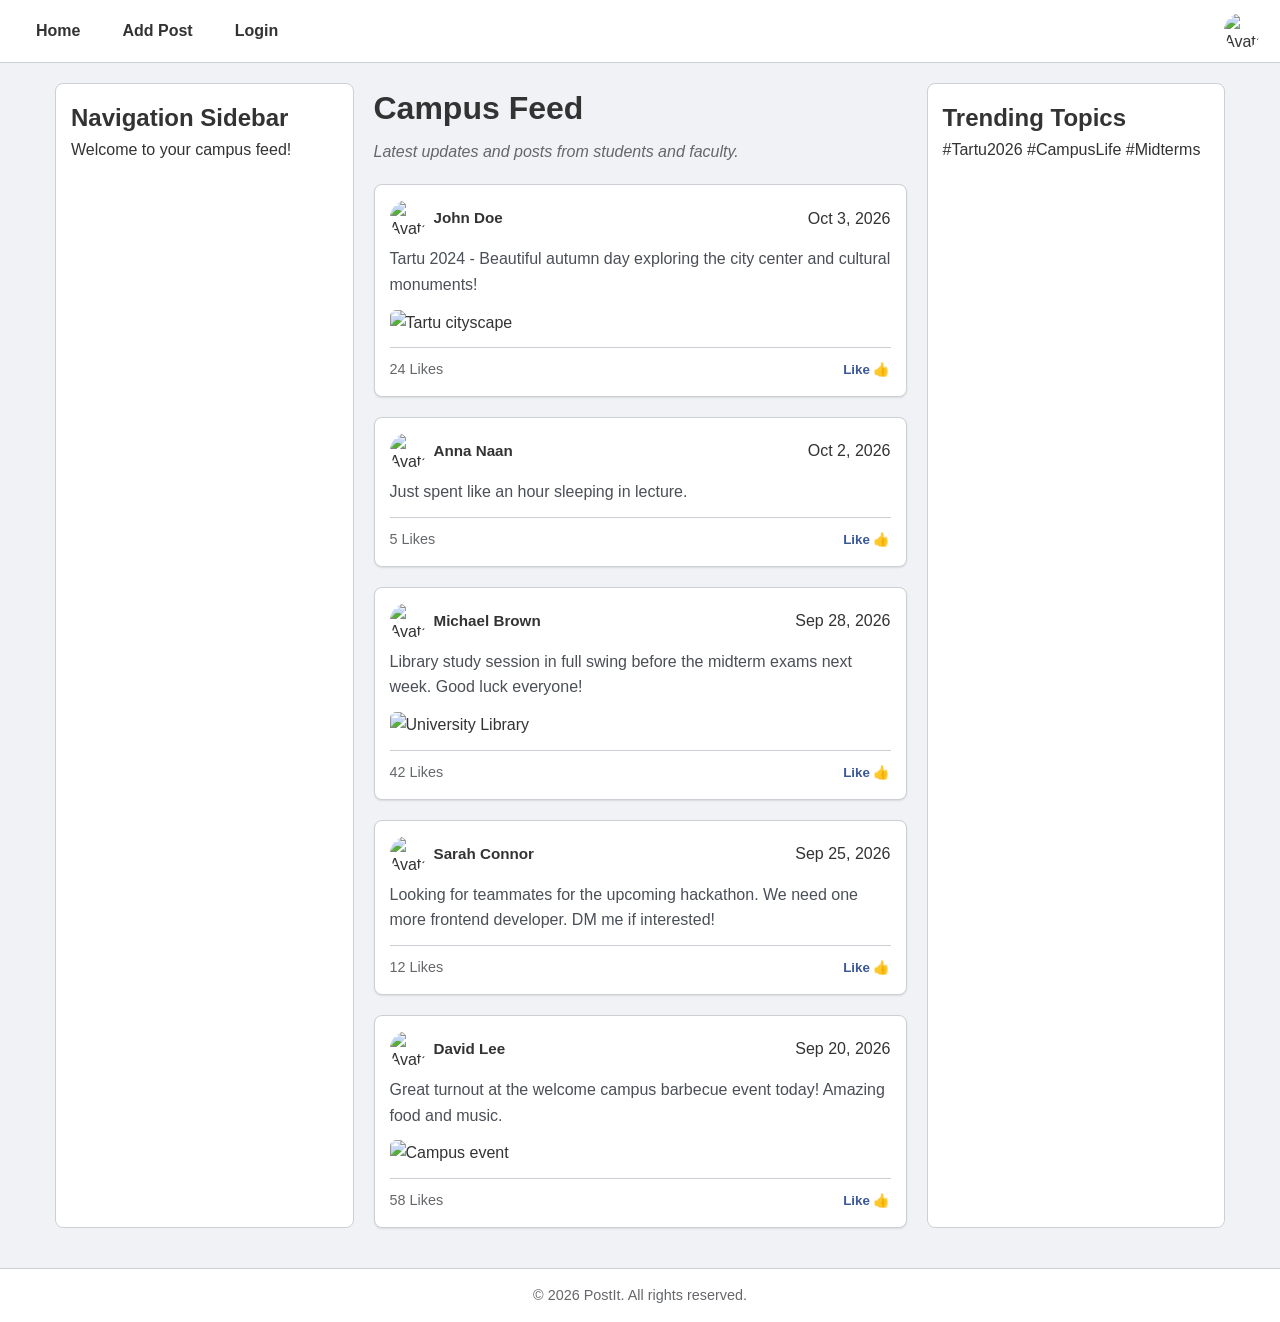
==== index.html @ 5b90636d "homepage of PostIt" ====
<!DOCTYPE html>
<html lang="en">
<head>
    <meta charset="UTF-8">
    <meta name="viewport" content="width=device-width, initial-scale=1.0">
    <title>PostIt - Home</title>
    <style>
        /*global theme colors and styles*/
        :root {
            --primary-color: #3b5998;
            --hover-color: #2d4373;
            --bg-color: #f0f2f5;
            --card-bg: #ffffff;
            --text-color: #333333;
            --border-color: #ccd0d5;
        }
        /* Global CSS Reset for margins, paddings, and box-sizing */
        * {
            box-sizing: border-box;
            margin: 0;
            padding: 0;
        }
        /* Base body styles */
        body {
            font-family: Arial, sans-serif;
            background-color: var(--bg-color);
            color: var(--text-color);
            line-height: 1.6;
        }
        /* Sticky header navigation bar */
        header {
            background-color: var(--card-bg);
            border-bottom: 1px solid var(--border-color);
            display: flex;
            justify-content: space-between;
            align-items: center;
            padding: 10px 20px;
            position: sticky;
            top: 0;
            z-index: 100;
        }
        /* Navigation link styles */
        nav a {
            text-decoration: none;
            color: var(--text-color);
            padding: 8px 16px;
            border-radius: 4px;
            font-weight: bold;
            transition: background-color 0.2s ease;
        }
        /* Hover effect for navigation links */
        nav a:hover {
            background-color: #e4e6eb;
            color: var(--primary-color);
        }
        /* Container for navigation items */
        .nav-links {
            display: flex;
            gap: 10px;
            align-items: center;
        }
        /* Profile icon placeholder styling */
        .profile-icon {
            font-size: 1.5rem;
            color: var(--primary-color);
        }
        /* Main layout container using Flexbox */
        .container {
            display: flex;
            max-width: 1200px;
            margin: 20px auto;
            gap: 20px;
            padding: 0 15px;
        }
        /* Sidebar styling (hidden on small screens) */
        .container > aside {
            flex: 1;
            background-color: var(--card-bg);
            border: 1px solid var(--border-color);
            border-radius: 8px;
            padding: 15px;
            min-height: 400px;
            display: none;
        }
        /* Media query to display sidebars on medium/large screens (786px and up) */
        @media (min-width: 768px) {
            .container > aside {
                display: block;
            }
        }
        /* Main content area container */
        .container > main {
            flex: 2;
            display: flex;
            flex-direction: column;
            gap: 20px;
        }
        /* Individual post card styling */
        article.post {
            background-color: var(--card-bg);
            border: 1px solid var(--border-color);
            border-radius: 8px;
            padding: 15px;
            box-shadow: 0 1px 2px rgba(0,0,0,0.1);
        }
        /* Post header layout */
        .post-header {
            display: flex;
            justify-content: space-between;
            align-items: center;
            margin-bottom: 10px;
        }
        /* User info layout (avatar + author name) */
        .post-user {
            display: flex;
            align-items: center;
            gap: 8px;
        }
        /* Avatar image styling */
        .avatar-img {
            width: 36px;
            height: 36px;
            border-radius: 50%;
            object-fit: cover;
        }
        /* Post author heading text styling */
        .post-author {
            font-weight: bold;
            font-size: 0.95rem;
        }
        /* Paragraph text directly following post headers */
        .post-header + p {
            font-size: 1rem;
            color: #4b4f56;
            margin-bottom: 12px;
        }
        /* Subtitle style inside the welcome banner */
        .welcome-banner h1 ~ p {
            font-style: italic;
            color: #65676b;
            margin-top: 5px;
        }
        /* Post image styling */
        .post-image {
            width: 100%;
            max-height: 400px;
            object-fit: cover;
            border-radius: 6px;
            margin-bottom: 12px;
        }
        /* Post footer containing like counts and buttons */
        .post-footer {
            display: flex;
            justify-content: space-between;
            align-items: center;
            border-top: 1px solid var(--border-color);
            padding-top: 10px;
            font-size: 0.9rem;
            color: #65676b;
        }

        .like-btn::after {
            content: " 👍";
        }
        /* Like button styling */
        .like-btn {
            background: none;
            border: none;
            cursor: pointer;
            font-weight: bold;
            color: var(--primary-color);
        }
        /* Hover effect for the like button */
        .like-btn:hover {
            text-decoration: underline;
        }
        /* Footer section at the bottom of the page */
        footer {
            background-color: var(--card-bg);
            border-top: 1px solid var(--border-color);
            text-align: center;
            padding: 15px;
            margin-top: 40px;
            font-size: 0.9rem;
            color: #65676b;
        }
        /* Mobile responsive adjustments for small screens (<768px) */
        @media (max-width: 767px) {
            header {
                flex-direction: column;
                gap: 10px;
            }
            .container {
                flex-direction: column;
                padding: 0 10px;
            }
        }
    </style>
</head>
<body>
    <header>
        <nav class="nav-links">
            <a href="index.html">Home</a>
            <a href="addPage.html">Add Post</a>
            <a href="login.html">Login</a>
        </nav>
        <img src="https://encrypted-tbn0.gstatic.com/images?q=tbn:ANd9GcRAogRM6svv39X8FhQdFDCHJYM_-gKU_Sb5B2fJiEApag&s=10" alt="Avatar" class="avatar-img">
    </header>

    <div class="container">
        <aside>
            <h2>Navigation Sidebar</h2>
            <p>Welcome to your campus feed!</p>
        </aside>

        <main>
            <div class="welcome-banner">
                <h1>Campus Feed</h1>
                <p>Latest updates and posts from students and faculty.</p>
            </div>

            <article class="post">
                <div class="post-header">
                    <div class="post-user">
                        <img src="https://encrypted-tbn0.gstatic.com/images?q=tbn:ANd9GcRAogRM6svv39X8FhQdFDCHJYM_-gKU_Sb5B2fJiEApag&s=10" alt="Avatar" class="avatar-img">
                        <h2 class="post-author">John Doe</h2>
                    </div>
                    <time datetime="2026-10-03">Oct 3, 2026</time>
                </div>
                <p>Tartu 2024 - Beautiful autumn day exploring the city center and cultural monuments!</p>
                <img src="https://encrypted-tbn0.gstatic.com/images?q=tbn:ANd9GcTX63naz52LHLcVyaYgZop-ExZRuWwlRUwRe38ha9CY8g&s=10" alt="Tartu cityscape" class="post-image">
                <div class="post-footer">
                    <span>24 Likes</span>
                    <button class="like-btn">Like</button>
                </div>
            </article>

            <article class="post">
                <div class="post-header">
                    <div class="post-user">
                        <img src="https://encrypted-tbn0.gstatic.com/images?q=tbn:ANd9GcRAogRM6svv39X8FhQdFDCHJYM_-gKU_Sb5B2fJiEApag&s=10" alt="Avatar" class="avatar-img">
                        <h2 class="post-author">Anna Naan</h2>
                    </div>
                    <time datetime="2026-10-02">Oct 2, 2026</time>
                </div>
                <p>Just spent like an hour sleeping in lecture.</p>
                <div class="post-footer">
                    <span>5 Likes</span>
                    <button class="like-btn">Like</button>
                </div>
            </article>

            <article class="post">
                <div class="post-header">
                    <div class="post-user">
                        <img src="https://encrypted-tbn0.gstatic.com/images?q=tbn:ANd9GcRAogRM6svv39X8FhQdFDCHJYM_-gKU_Sb5B2fJiEApag&s=10" alt="Avatar" class="avatar-img">
                        <h2 class="post-author">Michael Brown</h2>
                    </div>
                    <time datetime="2026-09-28">Sep 28, 2026</time>
                </div>
                <p>Library study session in full swing before the midterm exams next week. Good luck everyone!</p>
                <img src="https://encrypted-tbn0.gstatic.com/images?q=tbn:ANd9GcRoPAQkvJu2GfvRjXj6Il3q_ecyTgpstng9rkN1BiuKag&s=10" alt="University Library" class="post-image">
                <div class="post-footer">
                    <span>42 Likes</span>
                    <button class="like-btn">Like</button>
                </div>
            </article>

            <article class="post">
                <div class="post-header">
                    <div class="post-user">
                        <img src="https://encrypted-tbn0.gstatic.com/images?q=tbn:ANd9GcRAogRM6svv39X8FhQdFDCHJYM_-gKU_Sb5B2fJiEApag&s=10" alt="Avatar" class="avatar-img">
                        <h2 class="post-author">Sarah Connor</h2>
                    </div>
                    <time datetime="2026-09-25">Sep 25, 2026</time>
                </div>
                <p>Looking for teammates for the upcoming hackathon. We need one more frontend developer. DM me if interested!</p>
                <div class="post-footer">
                    <span>12 Likes</span>
                    <button class="like-btn">Like</button>
                </div>
            </article>

            <article class="post">
                <div class="post-header">
                    <div class="post-user">
                        <img src="https://encrypted-tbn0.gstatic.com/images?q=tbn:ANd9GcRAogRM6svv39X8FhQdFDCHJYM_-gKU_Sb5B2fJiEApag&s=10" alt="Avatar" class="avatar-img">
                        <h2 class="post-author">David Lee</h2>
                    </div>
                    <time datetime="2026-09-20">Sep 20, 2026</time>
                </div>
                <p>Great turnout at the welcome campus barbecue event today! Amazing food and music.</p>
                <img src="https://encrypted-tbn0.gstatic.com/images?q=tbn:ANd9GcQaOoxP2HIgG5i62Ms6ggoACeFXsvr-L1rnOrWT2zJQQg&s=10" alt="Campus event" class="post-image">
                <div class="post-footer">
                    <span>58 Likes</span>
                    <button class="like-btn">Like</button>
                </div>
            </article>
        </main>

        <aside>
            <h2>Trending Topics</h2>
            <p>#Tartu2026 #CampusLife #Midterms</p>
        </aside>
    </div>

    <footer>
        <p>&copy; 2026 PostIt. All rights reserved.</p>
    </footer>
</body>
</html>
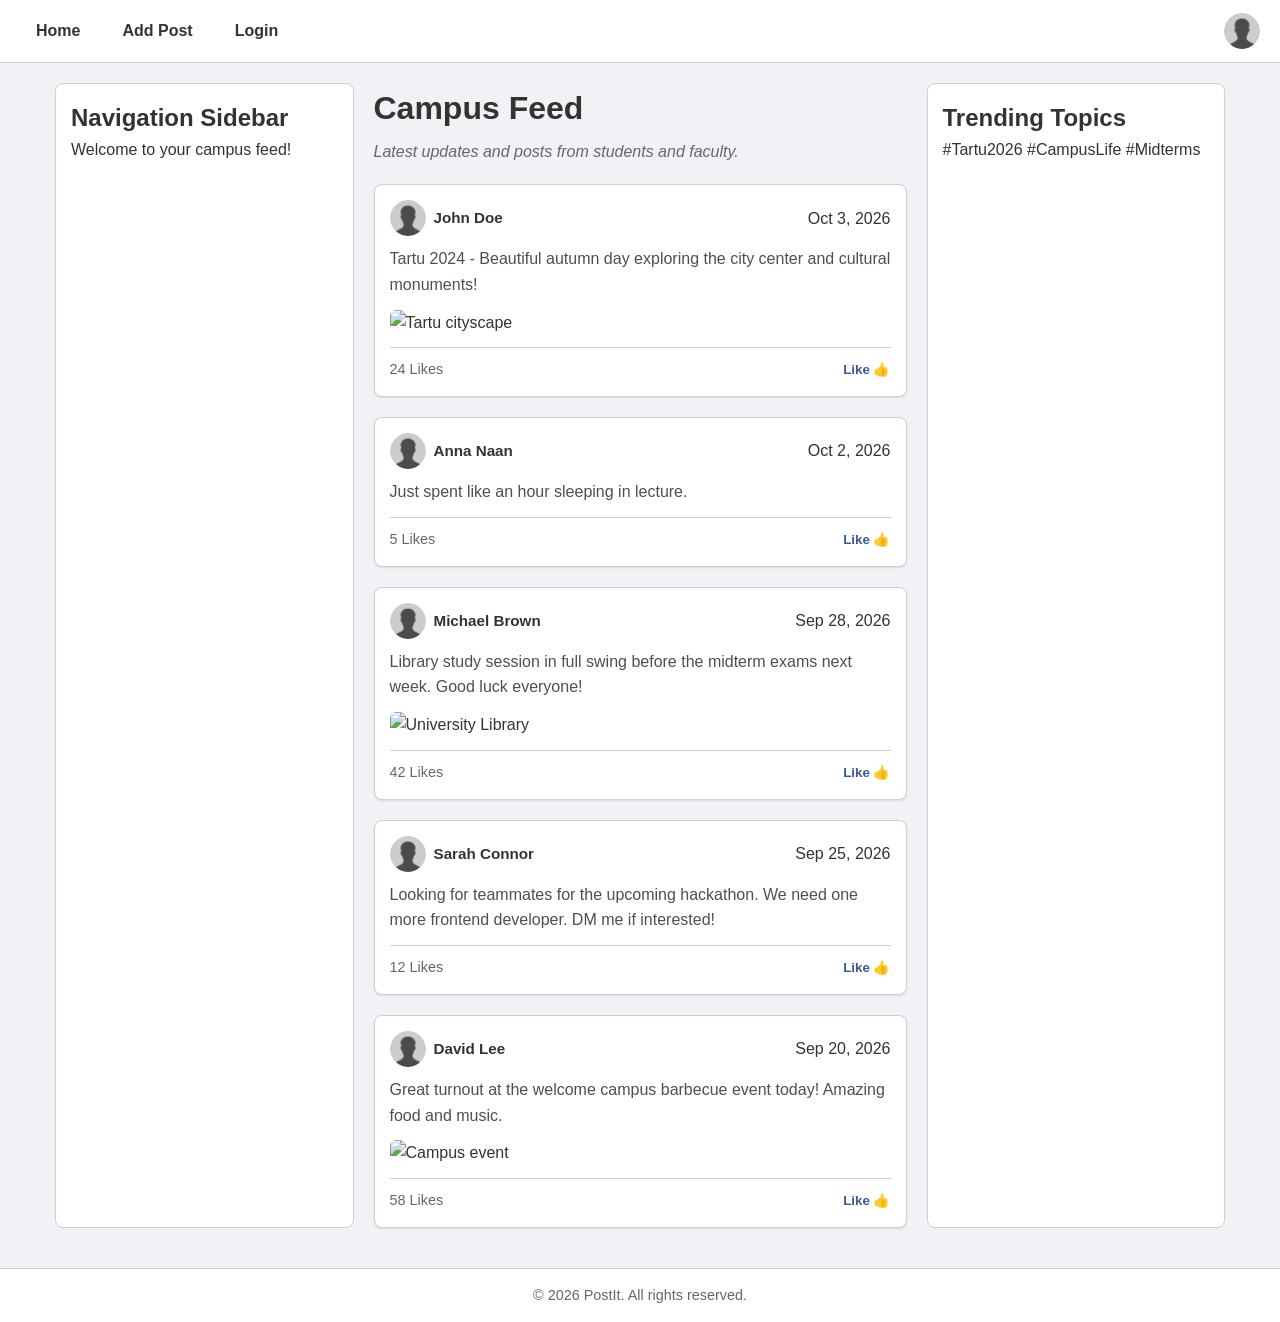
==== commit cbda864f: "avatars use local images now" ====
--- a/index.html
+++ b/index.html
@@ -204,7 +204,7 @@
             <a href="addPage.html">Add Post</a>
             <a href="login.html">Login</a>
         </nav>
-        <img src="https://encrypted-tbn0.gstatic.com/images?q=tbn:ANd9GcRAogRM6svv39X8FhQdFDCHJYM_-gKU_Sb5B2fJiEApag&s=10" alt="Avatar" class="avatar-img">
+        <img src="images/user_avatar.png" alt="Avatar" class="avatar-img">
     </header>
 
     <div class="container">
@@ -222,7 +222,7 @@
             <article class="post">
                 <div class="post-header">
                     <div class="post-user">
-                        <img src="https://encrypted-tbn0.gstatic.com/images?q=tbn:ANd9GcRAogRM6svv39X8FhQdFDCHJYM_-gKU_Sb5B2fJiEApag&s=10" alt="Avatar" class="avatar-img">
+                        <img src="images/user_avatar.png" alt="Avatar" class="avatar-img">
                         <h2 class="post-author">John Doe</h2>
                     </div>
                     <time datetime="2026-10-03">Oct 3, 2026</time>
@@ -238,7 +238,7 @@
             <article class="post">
                 <div class="post-header">
                     <div class="post-user">
-                        <img src="https://encrypted-tbn0.gstatic.com/images?q=tbn:ANd9GcRAogRM6svv39X8FhQdFDCHJYM_-gKU_Sb5B2fJiEApag&s=10" alt="Avatar" class="avatar-img">
+                        <img src="images/user_avatar.png" alt="Avatar" class="avatar-img">
                         <h2 class="post-author">Anna Naan</h2>
                     </div>
                     <time datetime="2026-10-02">Oct 2, 2026</time>
@@ -253,7 +253,7 @@
             <article class="post">
                 <div class="post-header">
                     <div class="post-user">
-                        <img src="https://encrypted-tbn0.gstatic.com/images?q=tbn:ANd9GcRAogRM6svv39X8FhQdFDCHJYM_-gKU_Sb5B2fJiEApag&s=10" alt="Avatar" class="avatar-img">
+                        <img src="images/user_avatar.png" alt="Avatar" class="avatar-img">
                         <h2 class="post-author">Michael Brown</h2>
                     </div>
                     <time datetime="2026-09-28">Sep 28, 2026</time>
@@ -269,7 +269,7 @@
             <article class="post">
                 <div class="post-header">
                     <div class="post-user">
-                        <img src="https://encrypted-tbn0.gstatic.com/images?q=tbn:ANd9GcRAogRM6svv39X8FhQdFDCHJYM_-gKU_Sb5B2fJiEApag&s=10" alt="Avatar" class="avatar-img">
+                        <img src="images/user_avatar.png" alt="Avatar" class="avatar-img">
                         <h2 class="post-author">Sarah Connor</h2>
                     </div>
                     <time datetime="2026-09-25">Sep 25, 2026</time>
@@ -284,7 +284,7 @@
             <article class="post">
                 <div class="post-header">
                     <div class="post-user">
-                        <img src="https://encrypted-tbn0.gstatic.com/images?q=tbn:ANd9GcRAogRM6svv39X8FhQdFDCHJYM_-gKU_Sb5B2fJiEApag&s=10" alt="Avatar" class="avatar-img">
+                        <img src="images/user_avatar.png" alt="Avatar" class="avatar-img">
                         <h2 class="post-author">David Lee</h2>
                     </div>
                     <time datetime="2026-09-20">Sep 20, 2026</time>
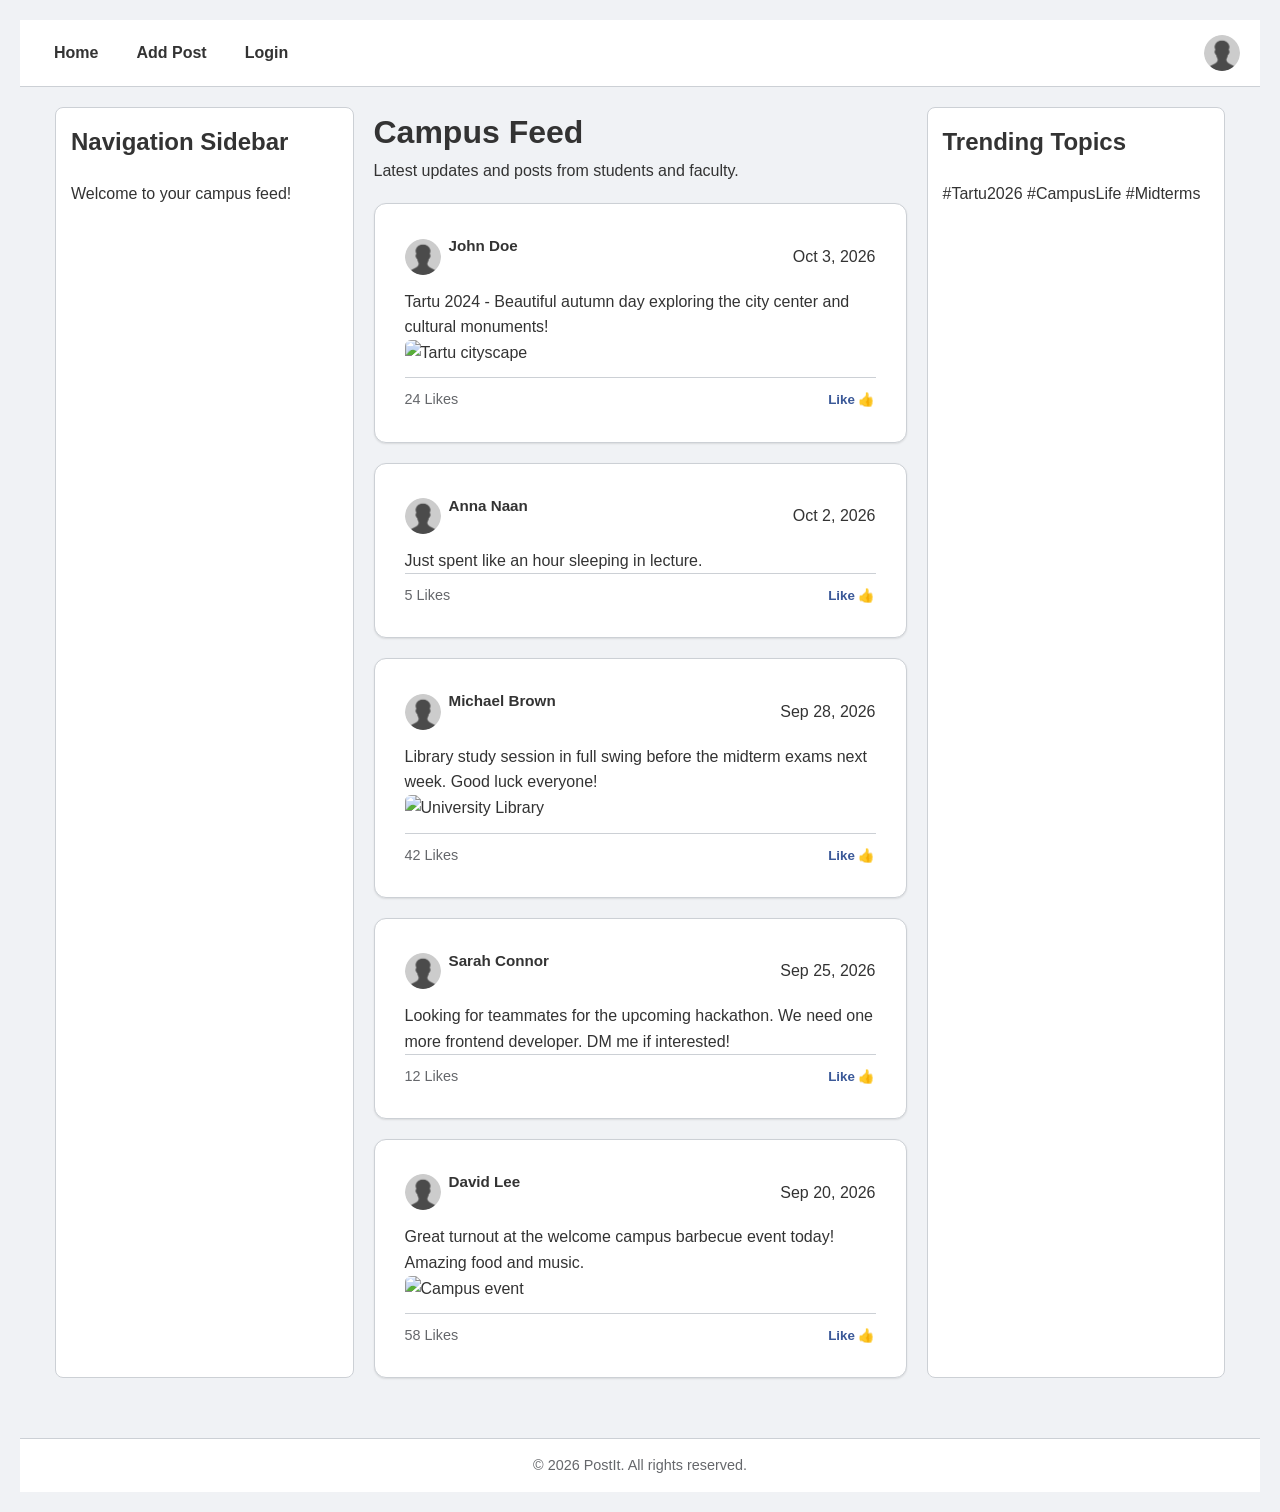
==== commit 29fd85db: "moved css styles (for index.html) to separate file and refactored styles.css" ====
--- a/index.html
+++ b/index.html
@@ -4,204 +4,13 @@
     <meta charset="UTF-8">
     <meta name="viewport" content="width=device-width, initial-scale=1.0">
     <title>PostIt - Home</title>
-    <style>
-        /*global theme colors and styles*/
-        :root {
-            --primary-color: #3b5998;
-            --hover-color: #2d4373;
-            --bg-color: #f0f2f5;
-            --card-bg: #ffffff;
-            --text-color: #333333;
-            --border-color: #ccd0d5;
-        }
-        /* Global CSS Reset for margins, paddings, and box-sizing */
-        * {
-            box-sizing: border-box;
-            margin: 0;
-            padding: 0;
-        }
-        /* Base body styles */
-        body {
-            font-family: Arial, sans-serif;
-            background-color: var(--bg-color);
-            color: var(--text-color);
-            line-height: 1.6;
-        }
-        /* Sticky header navigation bar */
-        header {
-            background-color: var(--card-bg);
-            border-bottom: 1px solid var(--border-color);
-            display: flex;
-            justify-content: space-between;
-            align-items: center;
-            padding: 10px 20px;
-            position: sticky;
-            top: 0;
-            z-index: 100;
-        }
-        /* Navigation link styles */
-        nav a {
-            text-decoration: none;
-            color: var(--text-color);
-            padding: 8px 16px;
-            border-radius: 4px;
-            font-weight: bold;
-            transition: background-color 0.2s ease;
-        }
-        /* Hover effect for navigation links */
-        nav a:hover {
-            background-color: #e4e6eb;
-            color: var(--primary-color);
-        }
-        /* Container for navigation items */
-        .nav-links {
-            display: flex;
-            gap: 10px;
-            align-items: center;
-        }
-        /* Profile icon placeholder styling */
-        .profile-icon {
-            font-size: 1.5rem;
-            color: var(--primary-color);
-        }
-        /* Main layout container using Flexbox */
-        .container {
-            display: flex;
-            max-width: 1200px;
-            margin: 20px auto;
-            gap: 20px;
-            padding: 0 15px;
-        }
-        /* Sidebar styling (hidden on small screens) */
-        .container > aside {
-            flex: 1;
-            background-color: var(--card-bg);
-            border: 1px solid var(--border-color);
-            border-radius: 8px;
-            padding: 15px;
-            min-height: 400px;
-            display: none;
-        }
-        /* Media query to display sidebars on medium/large screens (786px and up) */
-        @media (min-width: 768px) {
-            .container > aside {
-                display: block;
-            }
-        }
-        /* Main content area container */
-        .container > main {
-            flex: 2;
-            display: flex;
-            flex-direction: column;
-            gap: 20px;
-        }
-        /* Individual post card styling */
-        article.post {
-            background-color: var(--card-bg);
-            border: 1px solid var(--border-color);
-            border-radius: 8px;
-            padding: 15px;
-            box-shadow: 0 1px 2px rgba(0,0,0,0.1);
-        }
-        /* Post header layout */
-        .post-header {
-            display: flex;
-            justify-content: space-between;
-            align-items: center;
-            margin-bottom: 10px;
-        }
-        /* User info layout (avatar + author name) */
-        .post-user {
-            display: flex;
-            align-items: center;
-            gap: 8px;
-        }
-        /* Avatar image styling */
-        .avatar-img {
-            width: 36px;
-            height: 36px;
-            border-radius: 50%;
-            object-fit: cover;
-        }
-        /* Post author heading text styling */
-        .post-author {
-            font-weight: bold;
-            font-size: 0.95rem;
-        }
-        /* Paragraph text directly following post headers */
-        .post-header + p {
-            font-size: 1rem;
-            color: #4b4f56;
-            margin-bottom: 12px;
-        }
-        /* Subtitle style inside the welcome banner */
-        .welcome-banner h1 ~ p {
-            font-style: italic;
-            color: #65676b;
-            margin-top: 5px;
-        }
-        /* Post image styling */
-        .post-image {
-            width: 100%;
-            max-height: 400px;
-            object-fit: cover;
-            border-radius: 6px;
-            margin-bottom: 12px;
-        }
-        /* Post footer containing like counts and buttons */
-        .post-footer {
-            display: flex;
-            justify-content: space-between;
-            align-items: center;
-            border-top: 1px solid var(--border-color);
-            padding-top: 10px;
-            font-size: 0.9rem;
-            color: #65676b;
-        }
-
-        .like-btn::after {
-            content: " 👍";
-        }
-        /* Like button styling */
-        .like-btn {
-            background: none;
-            border: none;
-            cursor: pointer;
-            font-weight: bold;
-            color: var(--primary-color);
-        }
-        /* Hover effect for the like button */
-        .like-btn:hover {
-            text-decoration: underline;
-        }
-        /* Footer section at the bottom of the page */
-        footer {
-            background-color: var(--card-bg);
-            border-top: 1px solid var(--border-color);
-            text-align: center;
-            padding: 15px;
-            margin-top: 40px;
-            font-size: 0.9rem;
-            color: #65676b;
-        }
-        /* Mobile responsive adjustments for small screens (<768px) */
-        @media (max-width: 767px) {
-            header {
-                flex-direction: column;
-                gap: 10px;
-            }
-            .container {
-                flex-direction: column;
-                padding: 0 10px;
-            }
-        }
-    </style>
+    <link rel="stylesheet" href="styles.css">
 </head>
 <body>
     <header>
         <nav class="nav-links">
             <a href="index.html">Home</a>
-            <a href="addPage.html">Add Post</a>
+            <a href="addPost.html">Add Post</a>
             <a href="login.html">Login</a>
         </nav>
         <img src="images/user_avatar.png" alt="Avatar" class="avatar-img">
@@ -308,4 +117,4 @@
         <p>&copy; 2026 PostIt. All rights reserved.</p>
     </footer>
 </body>
-</html>+</html>
--- a/styles.css
+++ b/styles.css
@@ -0,0 +1,311 @@
+/* --- Global Variables & Reset --- */
+:root {
+    --primary-color: #3b5998;
+    --hover-color: #2d4373;
+    --primary-dark: #1a365d;
+    --btn-hover: #0056b3;
+    --bg-color: #f0f2f5;
+    --card-bg: #ffffff;
+    --text-color: #333333;
+    --text-secondary: #65676b;
+    --border-color: #ccd0d5;
+}
+
+*, *::before, *::after {
+    margin: 0;
+    padding: 0;
+    box-sizing: border-box;
+    font-family: Arial, sans-serif;
+}
+
+body {
+    min-height: 100vh;
+    background-color: var(--bg-color);
+    color: var(--text-color);
+    line-height: 1.6;
+    display: flex;
+    flex-direction: column;
+    align-items: center;
+    padding: 20px;
+}
+
+/* --- Navigation & Header --- */
+header, .top-bar {
+    background-color: var(--card-bg);
+    border-bottom: 1px solid var(--border-color);
+    display: flex;
+    justify-content: space-between;
+    align-items: center;
+    padding: 12px 20px;
+    width: 100%;
+}
+
+header {
+    position: sticky;
+    top: 0;
+    z-index: 100;
+}
+
+.top-bar {
+    border-radius: 12px;
+}
+
+nav a, .nav-item {
+    text-decoration: none;
+    color: var(--text-color);
+    padding: 8px 14px;
+    border-radius: 6px;
+    font-weight: bold;
+    transition: background-color 0.2s ease, color 0.2s ease;
+}
+
+nav a:hover, .nav-item:hover {
+    background-color: #e4e6eb;
+    color: var(--primary-color);
+}
+
+.nav-links {
+    display: flex;
+    gap: 10px;
+    align-items: center;
+}
+
+/* --- Layout Containers --- */
+.container {
+    display: flex;
+    max-width: 1200px;
+    margin: 20px auto;
+    gap: 20px;
+    padding: 0 15px;
+    width: 100%;
+}
+
+main {
+    flex: 2;
+    display: flex;
+    flex-direction: column;
+    gap: 20px;
+}
+
+.container > aside {
+    flex: 1;
+    background-color: var(--card-bg);
+    border: 1px solid var(--border-color);
+    border-radius: 8px;
+    padding: 15px;
+    min-height: 400px;
+    display: none;
+}
+
+@media (min-width: 768px) {
+    .container > aside {
+        display: block;
+    }
+}
+
+/* --- Cards (Login, Post, etc.) --- */
+.login-card, .login-container, .post-card, article.post {
+    background-color: var(--card-bg);
+    border: 1px solid var(--border-color);
+    border-radius: 12px;
+    padding: 30px;
+    width: 100%;
+    max-width: 450px;
+    box-shadow: 0 4px 10px rgba(0, 0, 0, 0.05);
+}
+
+article.post {
+    max-width: 100%;
+    box-shadow: 0 1px 2px rgba(0, 0, 0, 0.1);
+}
+
+.login-container {
+    max-width: 400px;
+    text-align: center;
+}
+
+.app-container {
+    width: 100%;
+    max-width: 380px;
+}
+
+/* --- Forms & Inputs --- */
+.input-group, .form-group {
+    margin-bottom: 20px;
+    display: flex;
+    text-align: left;
+}
+
+.input-group {
+    flex-direction: column;
+}
+
+.input-group label, .form-group label {
+    margin-bottom: 8px;
+    color: #555;
+    font-size: 16px;
+}
+
+.form-group label {
+    width: 80px;
+    padding-right: 15px;
+    color: #000;
+}
+
+.input-group input, .form-group input[type="file"], .form-group textarea {
+    width: 100%;
+    padding: 10px;
+    font-size: 16px;
+    border: 1px solid var(--border-color);
+    border-radius: 4px;
+}
+
+.input-group input:focus, .form-group textarea:focus {
+    border-color: #007bff;
+    outline: none;
+}
+
+.form-group textarea {
+    flex: 1;
+    height: 100px;
+    resize: vertical;
+}
+
+.form-group input[type="file"] {
+    flex: 1;
+    cursor: pointer;
+    border: none;
+}
+
+/* --- Buttons --- */
+.login-btn, .create-post-btn {
+    width: 100%;
+    padding: 12px;
+    background-color: var(--primary-dark);
+    color: white;
+    font-size: 16px;
+    border: none;
+    border-radius: 4px;
+    cursor: pointer;
+    transition: background-color 0.2s;
+}
+
+.create-post-btn {
+    width: auto;
+    padding: 10px 24px;
+    margin-top: 30px;
+}
+
+.login-btn:hover, .create-post-btn:hover {
+    background-color: var(--btn-hover);
+}
+
+/* --- Links & Typography --- */
+h2 {
+    margin-bottom: 20px;
+    font-size: 24px;
+    color: var(--text-color);
+}
+
+.signup-link, .forget_password-link {
+    margin: 20px 0;
+    font-size: 14px;
+}
+
+.signup-link a, .forget_password-link a {
+    color: #007bff;
+    text-decoration: none;
+}
+
+.signup-link a:hover, .forget_password-link a:hover {
+    text-decoration: underline;
+}
+
+/* --- Post Specific Elements --- */
+.post-header {
+    display: flex;
+    justify-content: space-between;
+    align-items: center;
+    margin-bottom: 10px;
+}
+
+.post-user {
+    display: flex;
+    align-items: center;
+    gap: 8px;
+}
+
+.avatar-img, .user-avatar img {
+    width: 36px;
+    height: 36px;
+    border-radius: 50%;
+    object-fit: cover;
+}
+
+.user-avatar {
+    width: 40px;
+    height: 40px;
+}
+
+.post-author {
+    font-weight: bold;
+    font-size: 0.95rem;
+}
+
+.post-image {
+    width: 100%;
+    max-height: 400px;
+    object-fit: cover;
+    border-radius: 6px;
+    margin-bottom: 12px;
+}
+
+.post-footer {
+    display: flex;
+    justify-content: space-between;
+    align-items: center;
+    border-top: 1px solid var(--border-color);
+    padding-top: 10px;
+    font-size: 0.9rem;
+    color: var(--text-secondary);
+}
+
+.like-btn {
+    background: none;
+    border: none;
+    cursor: pointer;
+    font-weight: bold;
+    color: var(--primary-color);
+}
+
+.like-btn::after {
+    content: " 👍";
+}
+
+.like-btn:hover {
+    text-decoration: underline;
+}
+
+/* --- Footer --- */
+footer {
+    background-color: var(--card-bg);
+    border-top: 1px solid var(--border-color);
+    text-align: center;
+    padding: 15px;
+    margin-top: 40px;
+    font-size: 0.9rem;
+    color: var(--text-secondary);
+    width: 100%;
+}
+
+/* --- Responsive Design --- */
+@media (max-width: 767px) {
+    header {
+        flex-direction: column;
+        gap: 10px;
+    }
+    .container {
+        flex-direction: column;
+        padding: 0 10px;
+    }
+}
